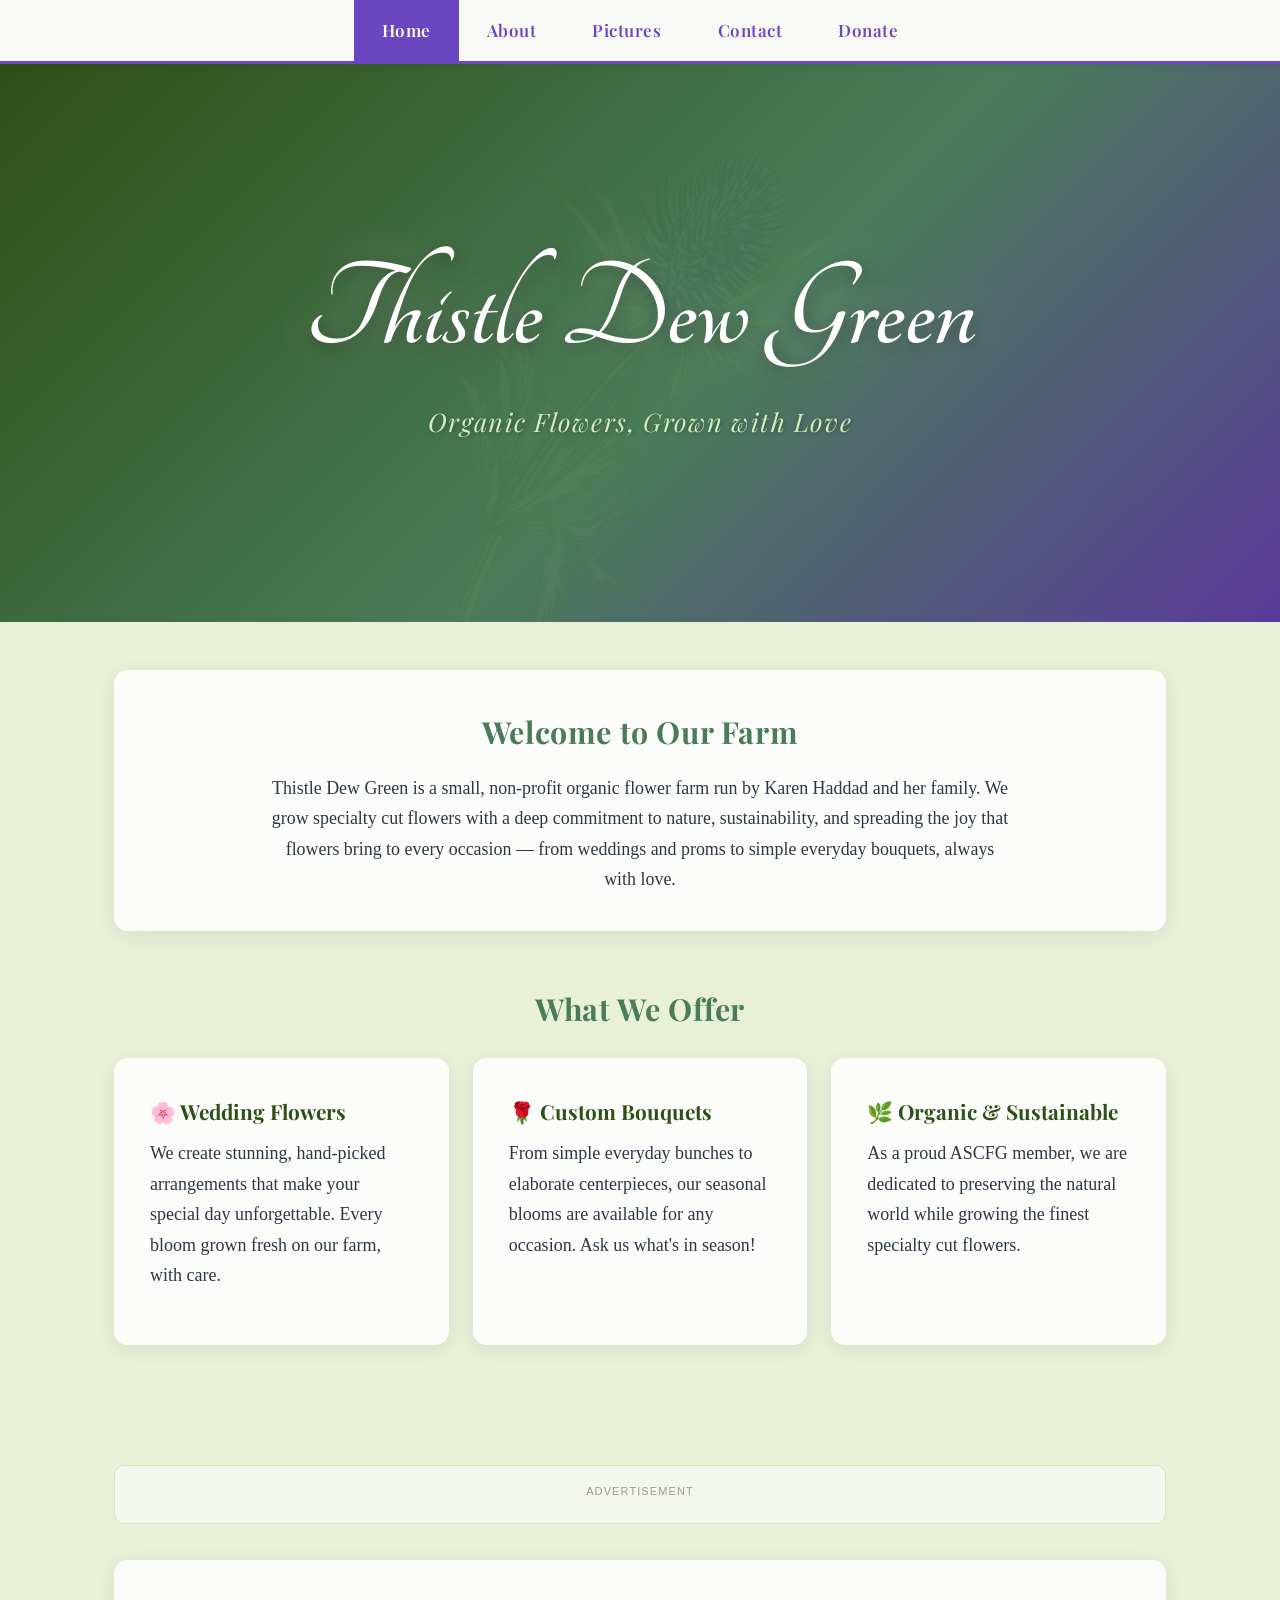
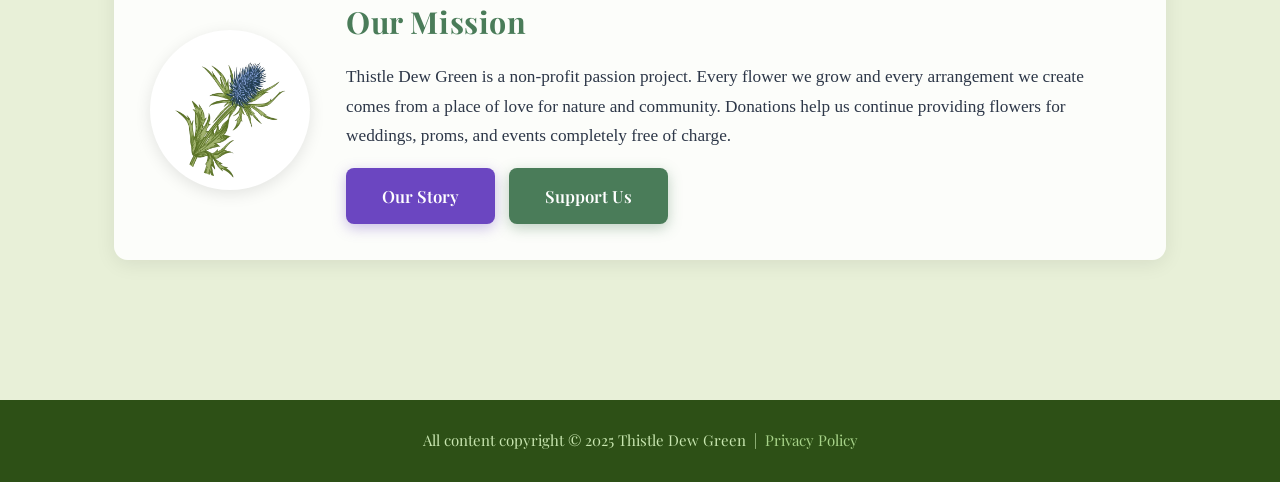
==== index.html @ 86b0e873 "initial" ====
<!DOCTYPE html>
<html lang="en">
<head>
  <meta charset="UTF-8">
  <title>Thistle Dew Green — Organic Cut Flowers</title>
  <meta name="viewport" content="width=device-width, initial-scale=1">
  <meta name="description" content="Thistle Dew Green grows beautiful organic cut flowers for weddings, events, and bouquets in a sustainable, non-profit farm run with love.">
  <meta name="google-adsense-account" content="ca-pub-3852182085462712">
  <link rel="preconnect" href="https://fonts.googleapis.com">
  <link rel="preconnect" href="https://fonts.gstatic.com" crossorigin>
  <link href="https://fonts.googleapis.com/css2?family=Playfair+Display:ital,wght@0,400..900;1,400..900&family=Tangerine:wght@400;700&display=swap" rel="stylesheet">
  <link rel="stylesheet" href="thistledew.css">
  <link rel="icon" type="image/png" href="Flowerlogo-real.png">
  <script async src="https://pagead2.googlesyndication.com/pagead/js/adsbygoogle.js?client=ca-pub-3852182085462712" crossorigin="anonymous"></script>
  <script defer src="app.js"></script>
</head>

<body>
  <nav>
    <ul>
      <li><a href="index.html" class="active">Home</a></li>
      <li><a href="about.html">About</a></li>
      <li><a href="photos.html">Pictures</a></li>
      <li><a href="contacts.html">Contact</a></li>
      <li><a href="donate.html">Donate</a></li>
    </ul>
  </nav>

  <!-- Hero -->
  <div class="hero">
    <div class="hero-content">
      <h1 class="hidden">Thistle Dew Green</h1>
      <p class="subtitle hidden">Organic Flowers, Grown with Love</p>
    </div>
  </div>

  <div class="container">

    <!-- Welcome -->
    <section class="hidden" style="padding: 48px 0 20px;">
      <div class="card" style="text-align:center;">
        <h2>Welcome to Our Farm</h2>
        <p style="font-size:1.12rem; max-width:740px; margin:0 auto;">
          Thistle Dew Green is a small, non-profit organic flower farm run by Karen Haddad and her family.
          We grow specialty cut flowers with a deep commitment to nature, sustainability, and spreading the joy
          that flowers bring to every occasion — from weddings and proms to simple everyday bouquets, always with love.
        </p>
      </div>
    </section>

    <!-- What we offer -->
    <section class="hidden" style="padding:0 0 20px;">
      <h2 style="text-align:center; margin-bottom:24px;">What We Offer</h2>
      <div class="card-grid">
        <div class="card">
          <h3>&#127800; Wedding Flowers</h3>
          <p>We create stunning, hand-picked arrangements that make your special day unforgettable. Every bloom grown fresh on our farm, with care.</p>
        </div>
        <div class="card">
          <h3>&#127801; Custom Bouquets</h3>
          <p>From simple everyday bunches to elaborate centerpieces, our seasonal blooms are available for any occasion. Ask us what's in season!</p>
        </div>
        <div class="card">
          <h3>&#127807; Organic &amp; Sustainable</h3>
          <p>As a proud ASCFG member, we are dedicated to preserving the natural world while growing the finest specialty cut flowers.</p>
        </div>
      </div>
    </section>

    <!-- Ad unit -->
    <div class="ad-section">
      <ins class="adsbygoogle"
           style="display:block"
           data-ad-client="ca-pub-3852182085462712"
           data-ad-slot="2027760862"
           data-ad-format="auto"
           data-full-width-responsive="true"></ins>
      <script>(adsbygoogle = window.adsbygoogle || []).push({});</script>
    </div>

    <!-- Mission / donate CTA -->
    <section class="hidden" style="padding:0 0 48px;">
      <div class="card">
        <div style="display:flex; align-items:center; gap:36px; flex-wrap:wrap;">
          <img src="Flowerlogo-real.png" alt="Thistle Dew Green Logo"
               style="width:160px; height:160px; object-fit:contain; border-radius:50%;
                      background:#fff; padding:12px; box-shadow:0 4px 16px rgba(0,0,0,0.1); flex-shrink:0;">
          <div style="flex:1; min-width:240px;">
            <h2>Our Mission</h2>
            <p style="font-size:1.08rem;">
              Thistle Dew Green is a non-profit passion project. Every flower we grow and every arrangement we create
              comes from a place of love for nature and community. Donations help us continue providing flowers for
              weddings, proms, and events completely free of charge.
            </p>
            <div style="display:flex; gap:14px; flex-wrap:wrap; margin-top:16px;">
              <a href="about.html" class="btn btn-purple">Our Story</a>
              <a href="donate.html" class="btn btn-purple" style="background:#4a7c59; box-shadow:0 4px 14px rgba(74,124,89,0.35);">Support Us</a>
            </div>
          </div>
        </div>
      </div>
    </section>

  </div>

  <footer>
    <p>All content copyright &copy; 2025 Thistle Dew Green &nbsp;|&nbsp; <a href="privacy.html">Privacy Policy</a></p>
  </footer>
</body>
</html>
---- thistledew.css ----
@charset "UTF-8";

@import url('https://fonts.googleapis.com/css2?family=Playfair+Display:ital,wght@0,400..900;1,400..900&family=Tangerine:wght@400;700&display=swap');

*, *::before, *::after {
  box-sizing: border-box;
}

html, body {
  margin: 0;
  padding: 0;
}

body {
  font-family: Georgia, serif;
  font-size: 18px;
  line-height: 1.7;
  background-color: #e8f0d8;
  color: #2d3748;
  min-height: 100vh;
}

/* ── Navigation ── */
nav {
  position: sticky;
  top: 0;
  z-index: 100;
  background-color: #f8f8f5;
  border-bottom: 3px solid #6B46C1;
  box-shadow: 0 2px 8px rgba(0,0,0,0.08);
}

nav ul {
  list-style: none;
  margin: 0;
  padding: 0;
  display: flex;
  justify-content: center;
  flex-wrap: wrap;
}

nav ul li a {
  display: block;
  padding: 16px 28px;
  color: #6B46C1;
  text-decoration: none;
  font-family: 'Playfair Display', Georgia, serif;
  font-size: 17px;
  font-weight: 600;
  letter-spacing: 0.03em;
  transition: background-color 0.2s, color 0.2s;
}

nav ul li a:hover,
nav ul li a.active {
  color: #fff;
  background-color: #6B46C1;
}

/* ── Typography ── */
h1 {
  font-family: 'Tangerine', cursive;
  font-size: 5rem;
  color: #2d5016;
  text-shadow: 2px 2px 6px rgba(0,0,0,0.15);
  margin: 0;
  line-height: 1.1;
}

h2 {
  font-family: 'Playfair Display', Georgia, serif;
  font-size: 1.9rem;
  color: #4a7c59;
  letter-spacing: 0.02em;
  margin: 0 0 0.5em;
}

h3 {
  font-family: 'Playfair Display', Georgia, serif;
  font-size: 1.3rem;
  color: #2d5016;
  margin: 0 0 0.4em;
}

p {
  margin: 0 0 1em;
}

a {
  color: #6B46C1;
  text-decoration: none;
}
a:hover {
  color: #8B5CF6;
  text-decoration: underline;
}

/* ── Layout ── */
.container {
  max-width: 1100px;
  margin: 0 auto;
  padding: 0 24px 60px;
}

/* ── Hero ── */
.hero {
  background: linear-gradient(135deg, #2d5016 0%, #4a7c59 55%, #5a3a9a 100%);
  min-height: 62vh;
  display: flex;
  align-items: center;
  justify-content: center;
  text-align: center;
  padding: 60px 24px;
  position: relative;
  overflow: hidden;
}

.hero::before {
  content: '';
  position: absolute;
  inset: 0;
  background: url('Flowerlogo-real.png') center/contain no-repeat;
  opacity: 0.06;
}

.hero-content {
  position: relative;
  z-index: 1;
}

.hero h1 {
  font-size: 8rem;
  color: #fff;
  text-shadow: 0 0 40px rgba(255,255,255,0.4), 2px 4px 20px rgba(0,0,0,0.5);
  margin-bottom: 16px;
}

.hero .subtitle {
  font-family: 'Playfair Display', Georgia, serif;
  font-size: 1.6rem;
  color: #d4edbc;
  text-shadow: 1px 1px 4px rgba(0,0,0,0.3);
  margin: 0;
  letter-spacing: 0.06em;
  font-style: italic;
  font-weight: 400;
}

/* ── Page header (inner pages) ── */
.page-header {
  text-align: center;
  padding: 48px 24px 28px;
}

.page-header h1 {
  font-size: 5.5rem;
}

/* ── Cards ── */
.card {
  background: rgba(255,255,255,0.88);
  border-radius: 14px;
  padding: 36px;
  box-shadow: 0 4px 20px rgba(0,0,0,0.08);
  margin-bottom: 32px;
}

.card-grid {
  display: grid;
  grid-template-columns: repeat(auto-fit, minmax(270px, 1fr));
  gap: 24px;
  margin-bottom: 32px;
}

/* ── About layout ── */
.about-row {
  display: flex;
  align-items: center;
  gap: 40px;
}

.about-row.reverse {
  flex-direction: row-reverse;
}

.about-row img {
  width: 260px;
  height: 320px;
  object-fit: cover;
  border-radius: 12px;
  box-shadow: 0 6px 20px rgba(0,0,0,0.15);
  flex-shrink: 0;
}

.about-row .about-text {
  flex: 1;
}

.about-row p {
  font-size: 1.1rem;
  line-height: 1.85;
}

/* ── Photo gallery ── */
.photo-grid {
  display: flex;
  flex-wrap: wrap;
  gap: 16px;
  justify-content: center;
  margin-bottom: 8px;
}

.photo-grid img {
  width: 300px;
  height: 230px;
  object-fit: cover;
  border-radius: 10px;
  border: 2px solid rgba(0,0,0,0.08);
  box-shadow: 0 4px 12px rgba(0,0,0,0.14);
  transition: transform 0.3s ease, box-shadow 0.3s ease;
  cursor: pointer;
}

.photo-grid img:hover {
  transform: scale(1.04);
  box-shadow: 0 8px 24px rgba(0,0,0,0.22);
}

.photo-grid img.enlarged {
  transform: scale(1.9);
  z-index: 10;
  position: relative;
  box-shadow: 0 12px 40px rgba(0,0,0,0.4);
}

/* ── Ad sections ── */
.ad-section {
  margin: 36px auto;
  padding: 16px 16px 12px;
  background-color: #f4f7ee;
  border: 1px solid #d5e4be;
  border-radius: 10px;
  text-align: center;
}

.ad-section::before {
  content: "Advertisement";
  display: block;
  font-size: 11px;
  color: #999;
  font-family: Arial, sans-serif;
  letter-spacing: 0.1em;
  text-transform: uppercase;
  margin-bottom: 10px;
}

.adsbygoogle {
  display: block;
}

/* ── Instagram / contact ── */
.section-label {
  font-family: 'Playfair Display', Georgia, serif;
  font-size: 1.8rem;
  font-weight: 700;
  color: #2d5016;
  text-align: center;
  margin: 0 0 16px;
}

/* ── Donate ── */
.donate-venmo-img {
  max-width: 340px;
  margin: 0 auto 28px;
  border-radius: 12px;
  border: 4px solid #6B46C1;
  display: block;
}

.btn {
  display: inline-block;
  padding: 14px 36px;
  border-radius: 8px;
  font-family: 'Playfair Display', Georgia, serif;
  font-size: 1.05rem;
  font-weight: 600;
  text-decoration: none;
  transition: transform 0.15s, box-shadow 0.15s;
}

.btn:hover {
  transform: translateY(-2px);
  text-decoration: none;
}

.btn-purple {
  background: #6B46C1;
  color: #fff;
  box-shadow: 0 4px 14px rgba(107,70,193,0.35);
}

.btn-purple:hover {
  background: #5a36b0;
  color: #fff;
  box-shadow: 0 6px 20px rgba(107,70,193,0.45);
}

.btn-blue {
  background: #0070ba;
  color: #fff;
  box-shadow: 0 4px 14px rgba(0,112,186,0.35);
}

.btn-blue:hover {
  background: #005c99;
  color: #fff;
  box-shadow: 0 6px 20px rgba(0,112,186,0.45);
}

/* ── Footer ── */
footer {
  background-color: #2d5016;
  color: #c8e6b0;
  text-align: center;
  padding: 28px 24px;
  font-size: 15px;
  font-family: 'Playfair Display', Georgia, serif;
}

footer a {
  color: #a8d48a;
}

footer p {
  margin: 0;
}

/* ── Animations ── */
.hidden {
  opacity: 0;
  transform: translateY(28px);
  transition: opacity 1.3s ease, transform 1.3s ease;
}

.show {
  opacity: 1;
  transform: translateY(0);
}

.left-scroll {
  opacity: 0;
  transform: translateX(-60px);
  transition: opacity 1.3s ease, transform 1.3s ease;
}

.showleft {
  opacity: 1;
  transform: translateX(0);
}

/* ── Privacy page ── */
.prose {
  font-size: 1rem;
  line-height: 1.85;
  color: #2d3748;
}

.prose h2 {
  font-size: 1.4rem;
  margin-top: 1.6em;
}

/* ── Responsive ── */
@media (max-width: 900px) {
  .about-row,
  .about-row.reverse {
    flex-direction: column;
  }

  .about-row img {
    width: 100%;
    height: 260px;
  }
}

@media (max-width: 768px) {
  nav ul li a {
    padding: 12px 16px;
    font-size: 15px;
  }

  .hero h1 {
    font-size: 4.5rem;
  }

  .hero .subtitle {
    font-size: 1.15rem;
  }

  .photo-grid img {
    width: 90%;
    height: auto;
    min-height: 200px;
  }

  .card {
    padding: 24px 20px;
  }
}

@media (max-width: 480px) {
  nav ul li a {
    padding: 10px 12px;
    font-size: 14px;
  }

  .hero h1 {
    font-size: 3.2rem;
  }

  .hero .subtitle {
    font-size: 1rem;
  }

  .page-header h1 {
    font-size: 4rem;
  }
}
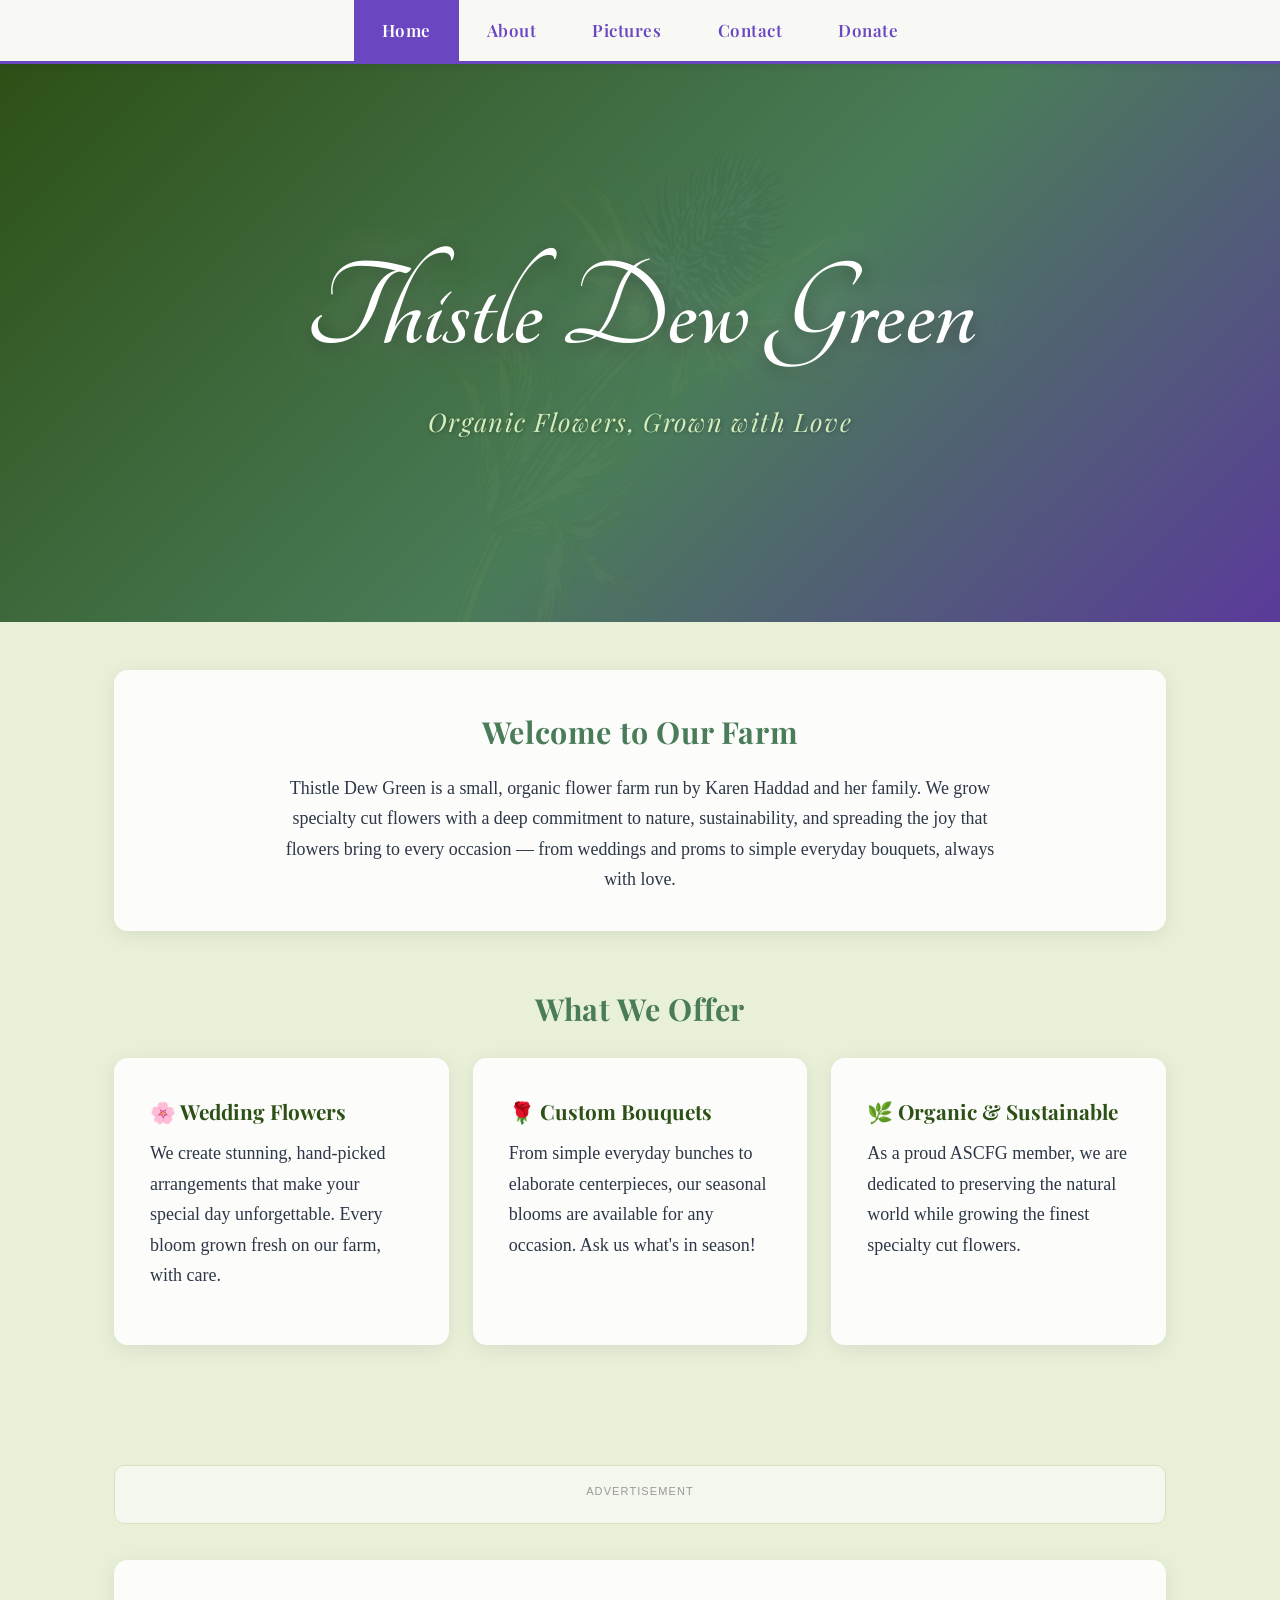
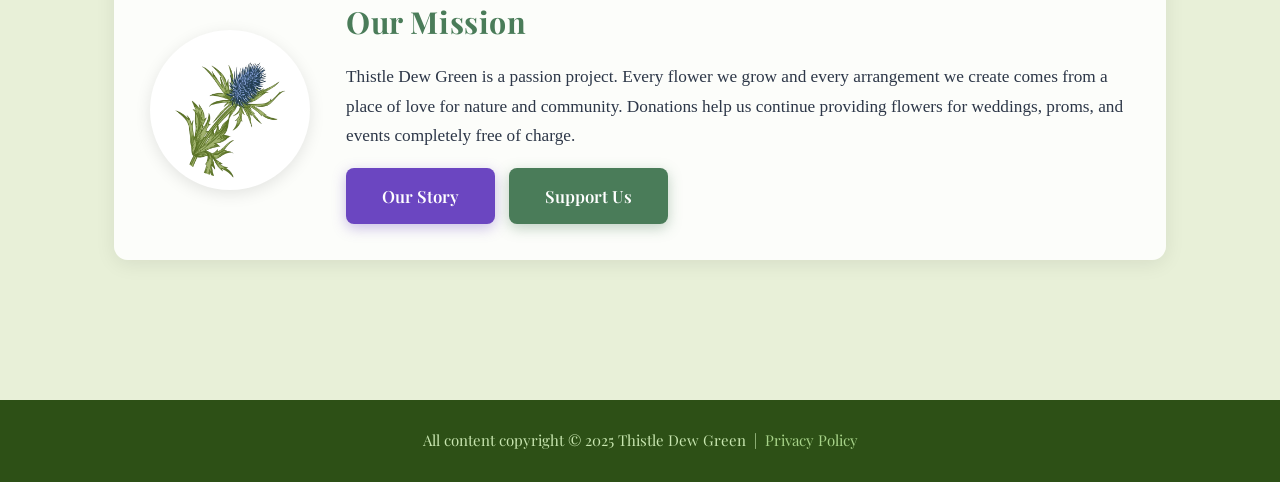
==== commit 567daf22: "Ben" ====
--- a/index.html
+++ b/index.html
@@ -4,7 +4,7 @@
   <meta charset="UTF-8">
   <title>Thistle Dew Green — Organic Cut Flowers</title>
   <meta name="viewport" content="width=device-width, initial-scale=1">
-  <meta name="description" content="Thistle Dew Green grows beautiful organic cut flowers for weddings, events, and bouquets in a sustainable, non-profit farm run with love.">
+  <meta name="description" content="Thistle Dew Green grows beautiful organic cut flowers for weddings, events, and bouquets in a sustainable farm run with love.">
   <meta name="google-adsense-account" content="ca-pub-3852182085462712">
   <link rel="preconnect" href="https://fonts.googleapis.com">
   <link rel="preconnect" href="https://fonts.gstatic.com" crossorigin>
@@ -41,7 +41,7 @@
       <div class="card" style="text-align:center;">
         <h2>Welcome to Our Farm</h2>
         <p style="font-size:1.12rem; max-width:740px; margin:0 auto;">
-          Thistle Dew Green is a small, non-profit organic flower farm run by Karen Haddad and her family.
+          Thistle Dew Green is a small, organic flower farm run by Karen Haddad and her family.
           We grow specialty cut flowers with a deep commitment to nature, sustainability, and spreading the joy
           that flowers bring to every occasion — from weddings and proms to simple everyday bouquets, always with love.
         </p>
@@ -88,7 +88,7 @@
           <div style="flex:1; min-width:240px;">
             <h2>Our Mission</h2>
             <p style="font-size:1.08rem;">
-              Thistle Dew Green is a non-profit passion project. Every flower we grow and every arrangement we create
+              Thistle Dew Green is a passion project. Every flower we grow and every arrangement we create
               comes from a place of love for nature and community. Donations help us continue providing flowers for
               weddings, proms, and events completely free of charge.
             </p>
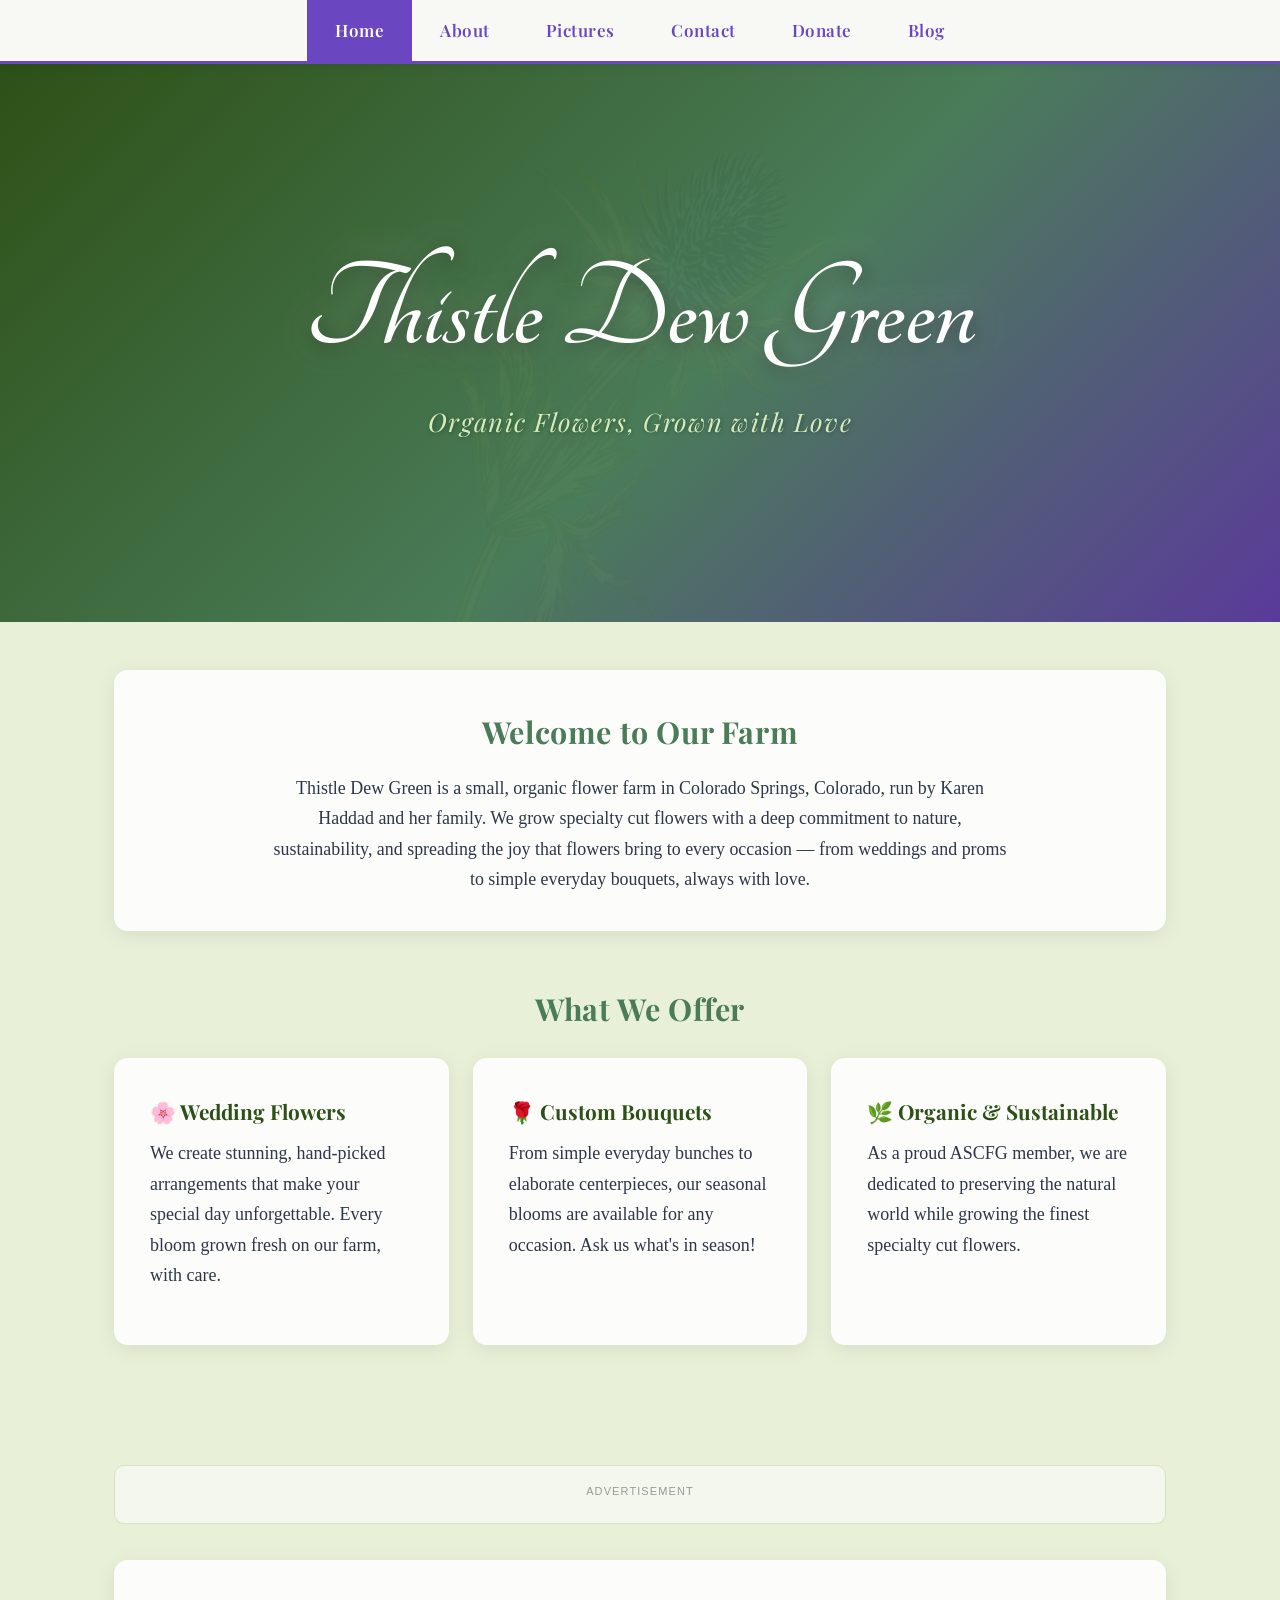
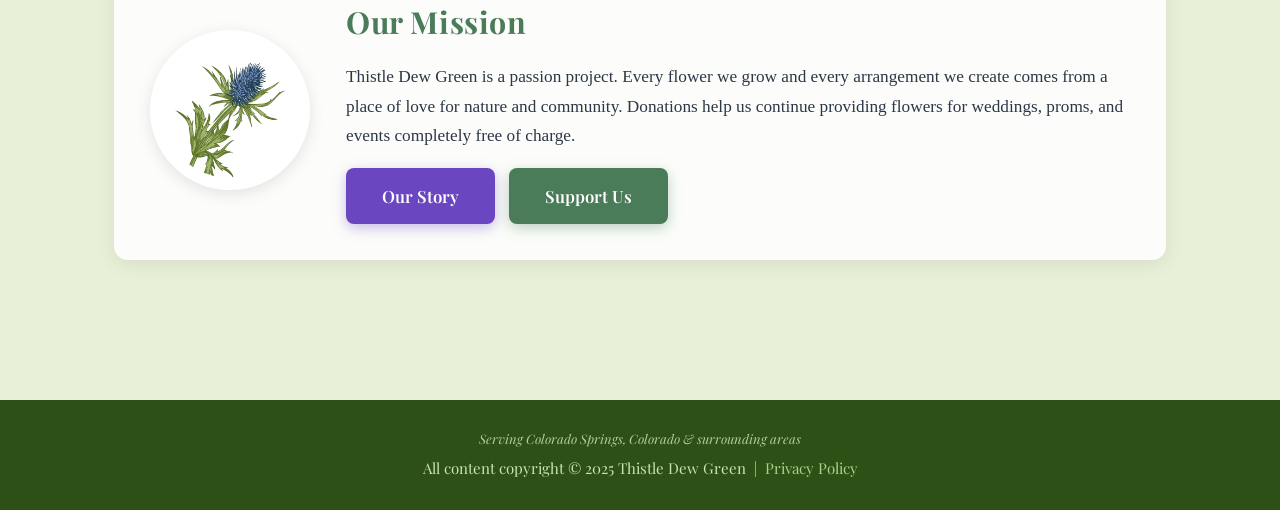
==== commit 30140982: "SEO overhaul: clean URLs, blog nav link, schema, sitemap, image optimization Adds Colorado Springs l" ====
--- a/index.html
+++ b/index.html
@@ -2,9 +2,20 @@
 <html lang="en">
 <head>
   <meta charset="UTF-8">
-  <title>Thistle Dew Green — Organic Cut Flowers</title>
+  <title>Thistle Dew Green — Organic Flowers, Colorado Springs CO</title>
   <meta name="viewport" content="width=device-width, initial-scale=1">
-  <meta name="description" content="Thistle Dew Green grows beautiful organic cut flowers for weddings, events, and bouquets in a sustainable farm run with love.">
+  <meta name="description" content="Thistle Dew Green grows beautiful organic cut flowers in Colorado Springs, Colorado for weddings, events, and bouquets in a sustainable farm run with love.">
+  <link rel="canonical" href="https://thistledewflowers.com/">
+  <meta property="og:type" content="website">
+  <meta property="og:site_name" content="Thistle Dew Green">
+  <meta property="og:title" content="Thistle Dew Green — Organic Flowers, Colorado Springs CO">
+  <meta property="og:description" content="Organic cut flowers grown with love in Colorado Springs, Colorado — weddings, proms, events, and everyday bouquets.">
+  <meta property="og:url" content="https://thistledewflowers.com/">
+  <meta property="og:image" content="https://thistledewflowers.com/Flowerlogo-real.png">
+  <meta name="twitter:card" content="summary_large_image">
+  <meta name="twitter:title" content="Thistle Dew Green — Organic Flowers, Colorado Springs CO">
+  <meta name="twitter:description" content="Organic cut flowers grown with love in Colorado Springs, Colorado — weddings, proms, events, and everyday bouquets.">
+  <meta name="twitter:image" content="https://thistledewflowers.com/Flowerlogo-real.png">
   <meta name="google-adsense-account" content="ca-pub-3852182085462712">
   <link rel="preconnect" href="https://fonts.googleapis.com">
   <link rel="preconnect" href="https://fonts.gstatic.com" crossorigin>
@@ -13,16 +24,45 @@
   <link rel="icon" type="image/png" href="Flowerlogo-real.png">
   <script async src="https://pagead2.googlesyndication.com/pagead/js/adsbygoogle.js?client=ca-pub-3852182085462712" crossorigin="anonymous"></script>
   <script defer src="app.js"></script>
+  <script type="application/ld+json">
+  {
+    "@context": "https://schema.org",
+    "@type": ["LocalBusiness", "Florist"],
+    "name": "Thistle Dew Green",
+    "image": "https://thistledewflowers.com/Flowerlogo-real.png",
+    "logo": "https://thistledewflowers.com/Flowerlogo-real.png",
+    "url": "https://thistledewflowers.com/",
+    "description": "Thistle Dew Green grows beautiful organic cut flowers in Colorado Springs, Colorado for weddings, events, and bouquets in a sustainable farm run with love.",
+    "email": "karen@thistledewflowers.com",
+    "address": {
+      "@type": "PostalAddress",
+      "addressLocality": "Colorado Springs",
+      "addressRegion": "CO",
+      "addressCountry": "US"
+    },
+    "areaServed": {
+      "@type": "City",
+      "name": "Colorado Springs"
+    },
+    "priceRange": "Donation-based",
+    "sameAs": [
+      "https://www.instagram.com/thistledewgreen/",
+      "https://localflowers.org/local_flowers_member/thistle-dew-green/",
+      "https://blog.thistledewflowers.com"
+    ]
+  }
+  </script>
 </head>
 
 <body>
   <nav>
     <ul>
-      <li><a href="index.html" class="active">Home</a></li>
-      <li><a href="about.html">About</a></li>
-      <li><a href="photos.html">Pictures</a></li>
-      <li><a href="contacts.html">Contact</a></li>
-      <li><a href="donate.html">Donate</a></li>
+      <li><a href="/" class="active">Home</a></li>
+      <li><a href="/about">About</a></li>
+      <li><a href="/photos">Pictures</a></li>
+      <li><a href="/contacts">Contact</a></li>
+      <li><a href="/donate">Donate</a></li>
+      <li><a href="https://blog.thistledewflowers.com" target="_blank" rel="noopener noreferrer">Blog</a></li>
     </ul>
   </nav>
 
@@ -41,7 +81,7 @@
       <div class="card" style="text-align:center;">
         <h2>Welcome to Our Farm</h2>
         <p style="font-size:1.12rem; max-width:740px; margin:0 auto;">
-          Thistle Dew Green is a small, organic flower farm run by Karen Haddad and her family.
+          Thistle Dew Green is a small, organic flower farm in Colorado Springs, Colorado, run by Karen Haddad and her family.
           We grow specialty cut flowers with a deep commitment to nature, sustainability, and spreading the joy
           that flowers bring to every occasion — from weddings and proms to simple everyday bouquets, always with love.
         </p>
@@ -93,8 +133,8 @@
               weddings, proms, and events completely free of charge.
             </p>
             <div style="display:flex; gap:14px; flex-wrap:wrap; margin-top:16px;">
-              <a href="about.html" class="btn btn-purple">Our Story</a>
-              <a href="donate.html" class="btn btn-purple" style="background:#4a7c59; box-shadow:0 4px 14px rgba(74,124,89,0.35);">Support Us</a>
+              <a href="/about" class="btn btn-purple">Our Story</a>
+              <a href="/donate" class="btn btn-purple" style="background:#4a7c59; box-shadow:0 4px 14px rgba(74,124,89,0.35);">Support Us</a>
             </div>
           </div>
         </div>
@@ -104,7 +144,8 @@
   </div>
 
   <footer>
-    <p>All content copyright &copy; 2025 Thistle Dew Green &nbsp;|&nbsp; <a href="privacy.html">Privacy Policy</a></p>
+    <p class="footer-location">Serving Colorado Springs, Colorado &amp; surrounding areas</p>
+    <p>All content copyright &copy; 2025 Thistle Dew Green &nbsp;|&nbsp; <a href="/privacy">Privacy Policy</a></p>
   </footer>
 </body>
 </html>
--- a/thistledew.css
+++ b/thistledew.css
@@ -335,6 +335,13 @@
   margin: 0;
 }
 
+.footer-location {
+  font-style: italic;
+  font-size: 13px;
+  margin-bottom: 6px !important;
+  opacity: 0.85;
+}
+
 /* ── Animations ── */
 .hidden {
   opacity: 0;
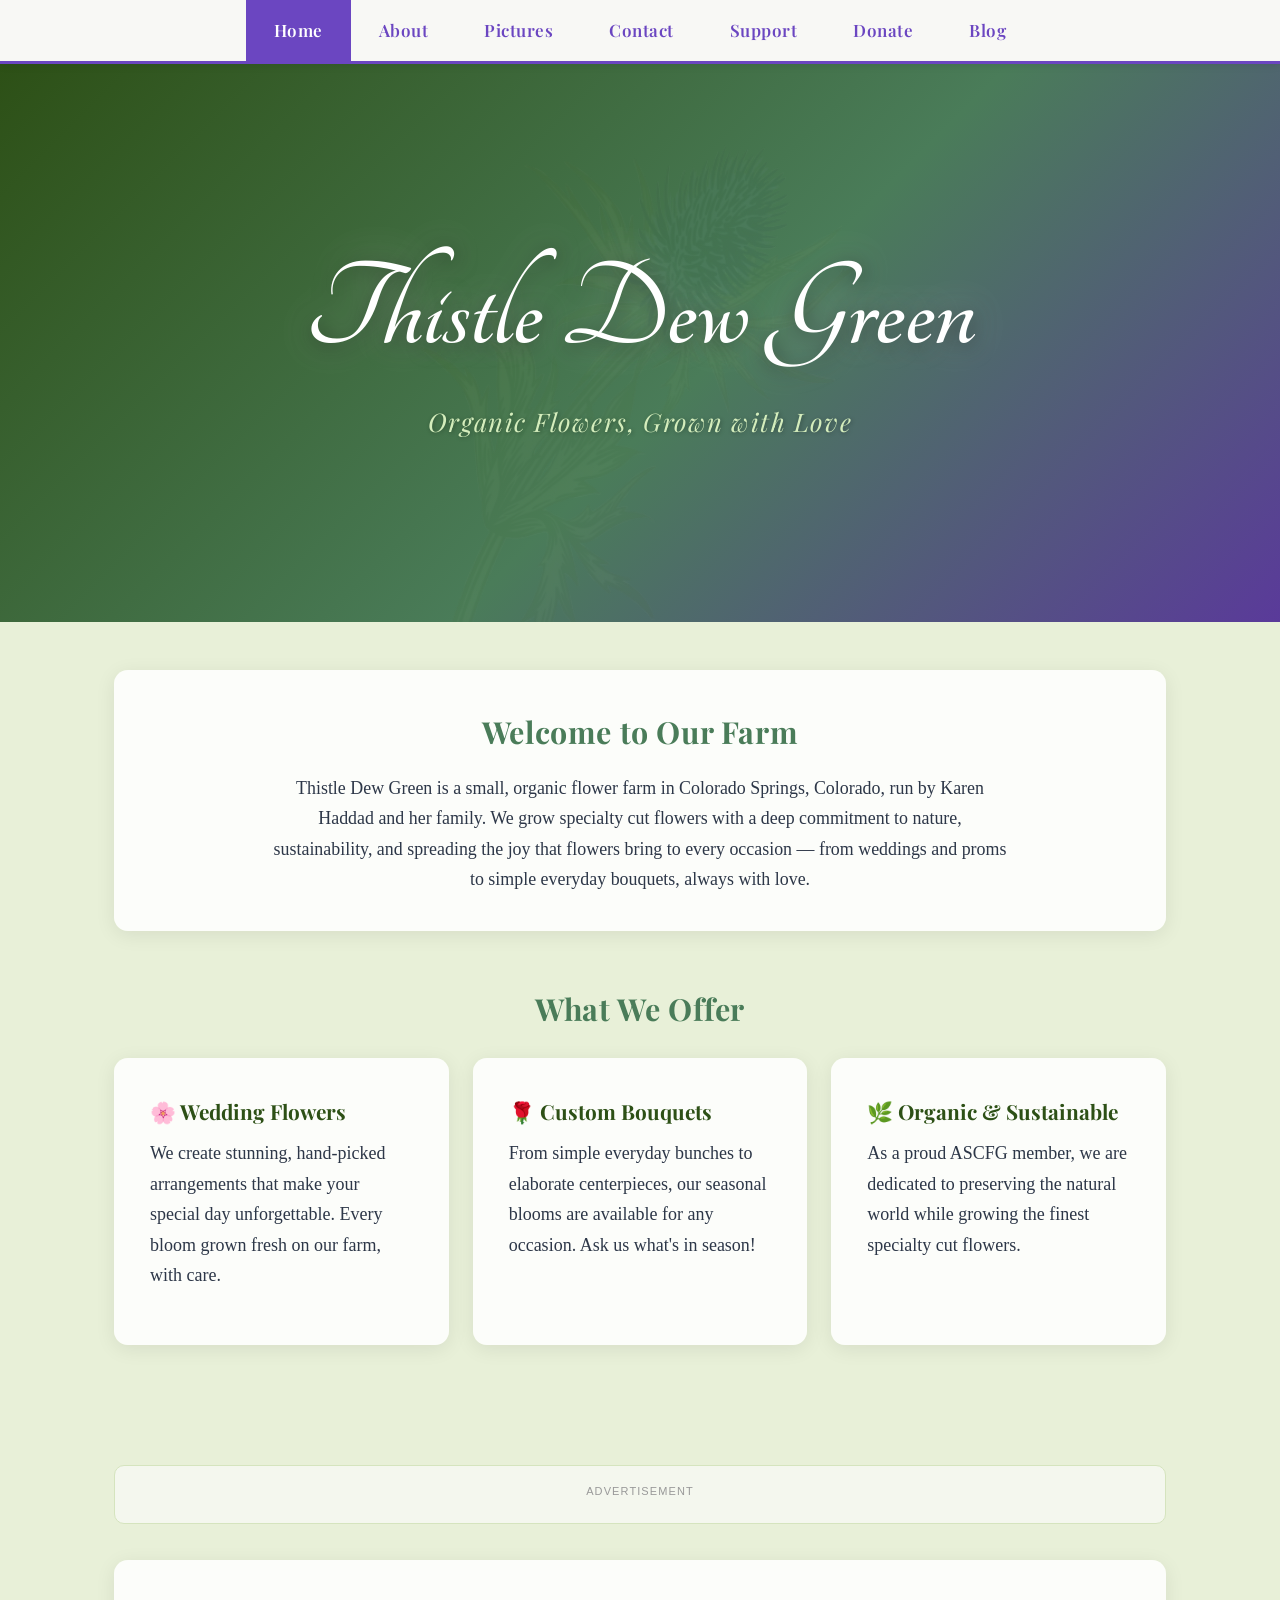
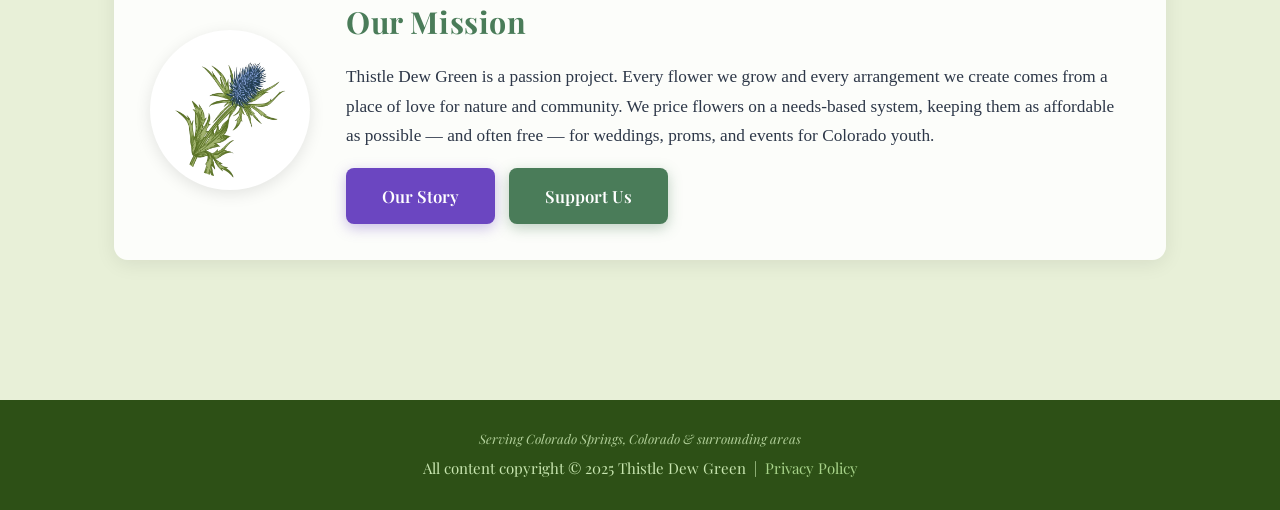
==== commit 5748964f: "Reorganize assets, add Support page, fix AdSense thin-content issues Move CSS/JS/images into css/js/" ====
--- a/index.html
+++ b/index.html
@@ -20,10 +20,10 @@
   <link rel="preconnect" href="https://fonts.googleapis.com">
   <link rel="preconnect" href="https://fonts.gstatic.com" crossorigin>
   <link href="https://fonts.googleapis.com/css2?family=Playfair+Display:ital,wght@0,400..900;1,400..900&family=Tangerine:wght@400;700&display=swap" rel="stylesheet">
-  <link rel="stylesheet" href="thistledew.css">
-  <link rel="icon" type="image/png" href="Flowerlogo-real.png">
+  <link rel="stylesheet" href="css/thistledew.css">
+  <link rel="icon" type="image/png" href="images/Flowerlogo-real.png">
   <script async src="https://pagead2.googlesyndication.com/pagead/js/adsbygoogle.js?client=ca-pub-3852182085462712" crossorigin="anonymous"></script>
-  <script defer src="app.js"></script>
+  <script defer src="js/app.js"></script>
   <script type="application/ld+json">
   {
     "@context": "https://schema.org",
@@ -44,7 +44,7 @@
       "@type": "City",
       "name": "Colorado Springs"
     },
-    "priceRange": "Donation-based",
+    "priceRange": "Needs-based pricing",
     "sameAs": [
       "https://www.instagram.com/thistledewgreen/",
       "https://localflowers.org/local_flowers_member/thistle-dew-green/",
@@ -61,6 +61,7 @@
       <li><a href="/about">About</a></li>
       <li><a href="/photos">Pictures</a></li>
       <li><a href="/contacts">Contact</a></li>
+      <li><a href="/support">Support</a></li>
       <li><a href="/donate">Donate</a></li>
       <li><a href="https://blog.thistledewflowers.com" target="_blank" rel="noopener noreferrer">Blog</a></li>
     </ul>
@@ -122,15 +123,15 @@
     <section class="hidden" style="padding:0 0 48px;">
       <div class="card">
         <div style="display:flex; align-items:center; gap:36px; flex-wrap:wrap;">
-          <img src="Flowerlogo-real.png" alt="Thistle Dew Green Logo"
+          <img src="images/Flowerlogo-real.png" alt="Thistle Dew Green Logo"
                style="width:160px; height:160px; object-fit:contain; border-radius:50%;
                       background:#fff; padding:12px; box-shadow:0 4px 16px rgba(0,0,0,0.1); flex-shrink:0;">
           <div style="flex:1; min-width:240px;">
             <h2>Our Mission</h2>
             <p style="font-size:1.08rem;">
               Thistle Dew Green is a passion project. Every flower we grow and every arrangement we create
-              comes from a place of love for nature and community. Donations help us continue providing flowers for
-              weddings, proms, and events completely free of charge.
+              comes from a place of love for nature and community. We price flowers on a needs-based system,
+              keeping them as affordable as possible — and often free — for weddings, proms, and events for Colorado youth.
             </p>
             <div style="display:flex; gap:14px; flex-wrap:wrap; margin-top:16px;">
               <a href="/about" class="btn btn-purple">Our Story</a>
--- a/css/thistledew.css
+++ b/css/thistledew.css
@@ -0,0 +1,442 @@
+@charset "UTF-8";
+
+@import url('https://fonts.googleapis.com/css2?family=Playfair+Display:ital,wght@0,400..900;1,400..900&family=Tangerine:wght@400;700&display=swap');
+
+*, *::before, *::after {
+  box-sizing: border-box;
+}
+
+html, body {
+  margin: 0;
+  padding: 0;
+}
+
+body {
+  font-family: Georgia, serif;
+  font-size: 18px;
+  line-height: 1.7;
+  background-color: #e8f0d8;
+  color: #2d3748;
+  min-height: 100vh;
+}
+
+/* ── Navigation ── */
+nav {
+  position: sticky;
+  top: 0;
+  z-index: 100;
+  background-color: #f8f8f5;
+  border-bottom: 3px solid #6B46C1;
+  box-shadow: 0 2px 8px rgba(0,0,0,0.08);
+}
+
+nav ul {
+  list-style: none;
+  margin: 0;
+  padding: 0;
+  display: flex;
+  justify-content: center;
+  flex-wrap: wrap;
+}
+
+nav ul li a {
+  display: block;
+  padding: 16px 28px;
+  color: #6B46C1;
+  text-decoration: none;
+  font-family: 'Playfair Display', Georgia, serif;
+  font-size: 17px;
+  font-weight: 600;
+  letter-spacing: 0.03em;
+  transition: background-color 0.2s, color 0.2s;
+}
+
+nav ul li a:hover,
+nav ul li a.active {
+  color: #fff;
+  background-color: #6B46C1;
+}
+
+/* ── Typography ── */
+h1 {
+  font-family: 'Tangerine', cursive;
+  font-size: 5rem;
+  color: #2d5016;
+  text-shadow: 2px 2px 6px rgba(0,0,0,0.15);
+  margin: 0;
+  line-height: 1.1;
+}
+
+h2 {
+  font-family: 'Playfair Display', Georgia, serif;
+  font-size: 1.9rem;
+  color: #4a7c59;
+  letter-spacing: 0.02em;
+  margin: 0 0 0.5em;
+}
+
+h3 {
+  font-family: 'Playfair Display', Georgia, serif;
+  font-size: 1.3rem;
+  color: #2d5016;
+  margin: 0 0 0.4em;
+}
+
+p {
+  margin: 0 0 1em;
+}
+
+a {
+  color: #6B46C1;
+  text-decoration: none;
+}
+a:hover {
+  color: #8B5CF6;
+  text-decoration: underline;
+}
+
+/* ── Layout ── */
+.container {
+  max-width: 1100px;
+  margin: 0 auto;
+  padding: 0 24px 60px;
+}
+
+/* ── Hero ── */
+.hero {
+  background: linear-gradient(135deg, #2d5016 0%, #4a7c59 55%, #5a3a9a 100%);
+  min-height: 62vh;
+  display: flex;
+  align-items: center;
+  justify-content: center;
+  text-align: center;
+  padding: 60px 24px;
+  position: relative;
+  overflow: hidden;
+}
+
+.hero::before {
+  content: '';
+  position: absolute;
+  inset: 0;
+  background: url('../images/Flowerlogo-real.png') center/contain no-repeat;
+  opacity: 0.06;
+}
+
+.hero-content {
+  position: relative;
+  z-index: 1;
+}
+
+.hero h1 {
+  font-size: 8rem;
+  color: #fff;
+  text-shadow: 0 0 40px rgba(255,255,255,0.4), 2px 4px 20px rgba(0,0,0,0.5);
+  margin-bottom: 16px;
+}
+
+.hero .subtitle {
+  font-family: 'Playfair Display', Georgia, serif;
+  font-size: 1.6rem;
+  color: #d4edbc;
+  text-shadow: 1px 1px 4px rgba(0,0,0,0.3);
+  margin: 0;
+  letter-spacing: 0.06em;
+  font-style: italic;
+  font-weight: 400;
+}
+
+/* ── Page header (inner pages) ── */
+.page-header {
+  text-align: center;
+  padding: 48px 24px 28px;
+}
+
+.page-header h1 {
+  font-size: 5.5rem;
+}
+
+/* ── Cards ── */
+.card {
+  background: rgba(255,255,255,0.88);
+  border-radius: 14px;
+  padding: 36px;
+  box-shadow: 0 4px 20px rgba(0,0,0,0.08);
+  margin-bottom: 32px;
+}
+
+.card-grid {
+  display: grid;
+  grid-template-columns: repeat(auto-fit, minmax(270px, 1fr));
+  gap: 24px;
+  margin-bottom: 32px;
+}
+
+/* ── About layout ── */
+.about-row {
+  display: flex;
+  align-items: center;
+  gap: 40px;
+}
+
+.about-row.reverse {
+  flex-direction: row-reverse;
+}
+
+.about-row img {
+  width: 260px;
+  height: 320px;
+  object-fit: cover;
+  border-radius: 12px;
+  box-shadow: 0 6px 20px rgba(0,0,0,0.15);
+  flex-shrink: 0;
+}
+
+.about-row .about-text {
+  flex: 1;
+}
+
+.about-row p {
+  font-size: 1.1rem;
+  line-height: 1.85;
+}
+
+/* ── Photo gallery ── */
+.photo-grid {
+  display: flex;
+  flex-wrap: wrap;
+  gap: 16px;
+  justify-content: center;
+  margin-bottom: 8px;
+}
+
+.photo-grid img {
+  width: 300px;
+  height: 230px;
+  object-fit: cover;
+  border-radius: 10px;
+  border: 2px solid rgba(0,0,0,0.08);
+  box-shadow: 0 4px 12px rgba(0,0,0,0.14);
+  transition: transform 0.3s ease, box-shadow 0.3s ease;
+  cursor: pointer;
+}
+
+.photo-grid img:hover {
+  transform: scale(1.04);
+  box-shadow: 0 8px 24px rgba(0,0,0,0.22);
+}
+
+.photo-grid img.enlarged {
+  transform: scale(1.9);
+  z-index: 10;
+  position: relative;
+  box-shadow: 0 12px 40px rgba(0,0,0,0.4);
+}
+
+/* ── Ad sections ── */
+.ad-section {
+  margin: 36px auto;
+  padding: 16px 16px 12px;
+  background-color: #f4f7ee;
+  border: 1px solid #d5e4be;
+  border-radius: 10px;
+  text-align: center;
+}
+
+.ad-section::before {
+  content: "Advertisement";
+  display: block;
+  font-size: 11px;
+  color: #999;
+  font-family: Arial, sans-serif;
+  letter-spacing: 0.1em;
+  text-transform: uppercase;
+  margin-bottom: 10px;
+}
+
+.adsbygoogle {
+  display: block;
+}
+
+/* ── Instagram / contact ── */
+.section-label {
+  font-family: 'Playfair Display', Georgia, serif;
+  font-size: 1.8rem;
+  font-weight: 700;
+  color: #2d5016;
+  text-align: center;
+  margin: 0 0 16px;
+}
+
+.instagram-grid {
+  display: flex;
+  flex-wrap: wrap;
+  justify-content: center;
+  gap: 24px;
+}
+
+/* ── Donate ── */
+.donate-venmo-img {
+  max-width: 340px;
+  margin: 0 auto 28px;
+  border-radius: 12px;
+  border: 4px solid #6B46C1;
+  display: block;
+}
+
+.btn {
+  display: inline-block;
+  padding: 14px 36px;
+  border-radius: 8px;
+  font-family: 'Playfair Display', Georgia, serif;
+  font-size: 1.05rem;
+  font-weight: 600;
+  text-decoration: none;
+  transition: transform 0.15s, box-shadow 0.15s;
+}
+
+.btn:hover {
+  transform: translateY(-2px);
+  text-decoration: none;
+}
+
+.btn-purple {
+  background: #6B46C1;
+  color: #fff;
+  box-shadow: 0 4px 14px rgba(107,70,193,0.35);
+}
+
+.btn-purple:hover {
+  background: #5a36b0;
+  color: #fff;
+  box-shadow: 0 6px 20px rgba(107,70,193,0.45);
+}
+
+.btn-blue {
+  background: #0070ba;
+  color: #fff;
+  box-shadow: 0 4px 14px rgba(0,112,186,0.35);
+}
+
+.btn-blue:hover {
+  background: #005c99;
+  color: #fff;
+  box-shadow: 0 6px 20px rgba(0,112,186,0.45);
+}
+
+/* ── Footer ── */
+footer {
+  background-color: #2d5016;
+  color: #c8e6b0;
+  text-align: center;
+  padding: 28px 24px;
+  font-size: 15px;
+  font-family: 'Playfair Display', Georgia, serif;
+}
+
+footer a {
+  color: #a8d48a;
+}
+
+footer p {
+  margin: 0;
+}
+
+.footer-location {
+  font-style: italic;
+  font-size: 13px;
+  margin-bottom: 6px !important;
+  opacity: 0.85;
+}
+
+/* ── Animations ── */
+.hidden {
+  opacity: 0;
+  transform: translateY(28px);
+  transition: opacity 1.3s ease, transform 1.3s ease;
+}
+
+.show {
+  opacity: 1;
+  transform: translateY(0);
+}
+
+.left-scroll {
+  opacity: 0;
+  transform: translateX(-60px);
+  transition: opacity 1.3s ease, transform 1.3s ease;
+}
+
+.showleft {
+  opacity: 1;
+  transform: translateX(0);
+}
+
+/* ── Privacy page ── */
+.prose {
+  font-size: 1rem;
+  line-height: 1.85;
+  color: #2d3748;
+}
+
+.prose h2 {
+  font-size: 1.4rem;
+  margin-top: 1.6em;
+}
+
+/* ── Responsive ── */
+@media (max-width: 900px) {
+  .about-row,
+  .about-row.reverse {
+    flex-direction: column;
+  }
+
+  .about-row img {
+    width: 100%;
+    height: 260px;
+  }
+}
+
+@media (max-width: 768px) {
+  nav ul li a {
+    padding: 12px 16px;
+    font-size: 15px;
+  }
+
+  .hero h1 {
+    font-size: 4.5rem;
+  }
+
+  .hero .subtitle {
+    font-size: 1.15rem;
+  }
+
+  .photo-grid img {
+    width: 90%;
+    height: auto;
+    min-height: 200px;
+  }
+
+  .card {
+    padding: 24px 20px;
+  }
+}
+
+@media (max-width: 480px) {
+  nav ul li a {
+    padding: 10px 12px;
+    font-size: 14px;
+  }
+
+  .hero h1 {
+    font-size: 3.2rem;
+  }
+
+  .hero .subtitle {
+    font-size: 1rem;
+  }
+
+  .page-header h1 {
+    font-size: 4rem;
+  }
+}
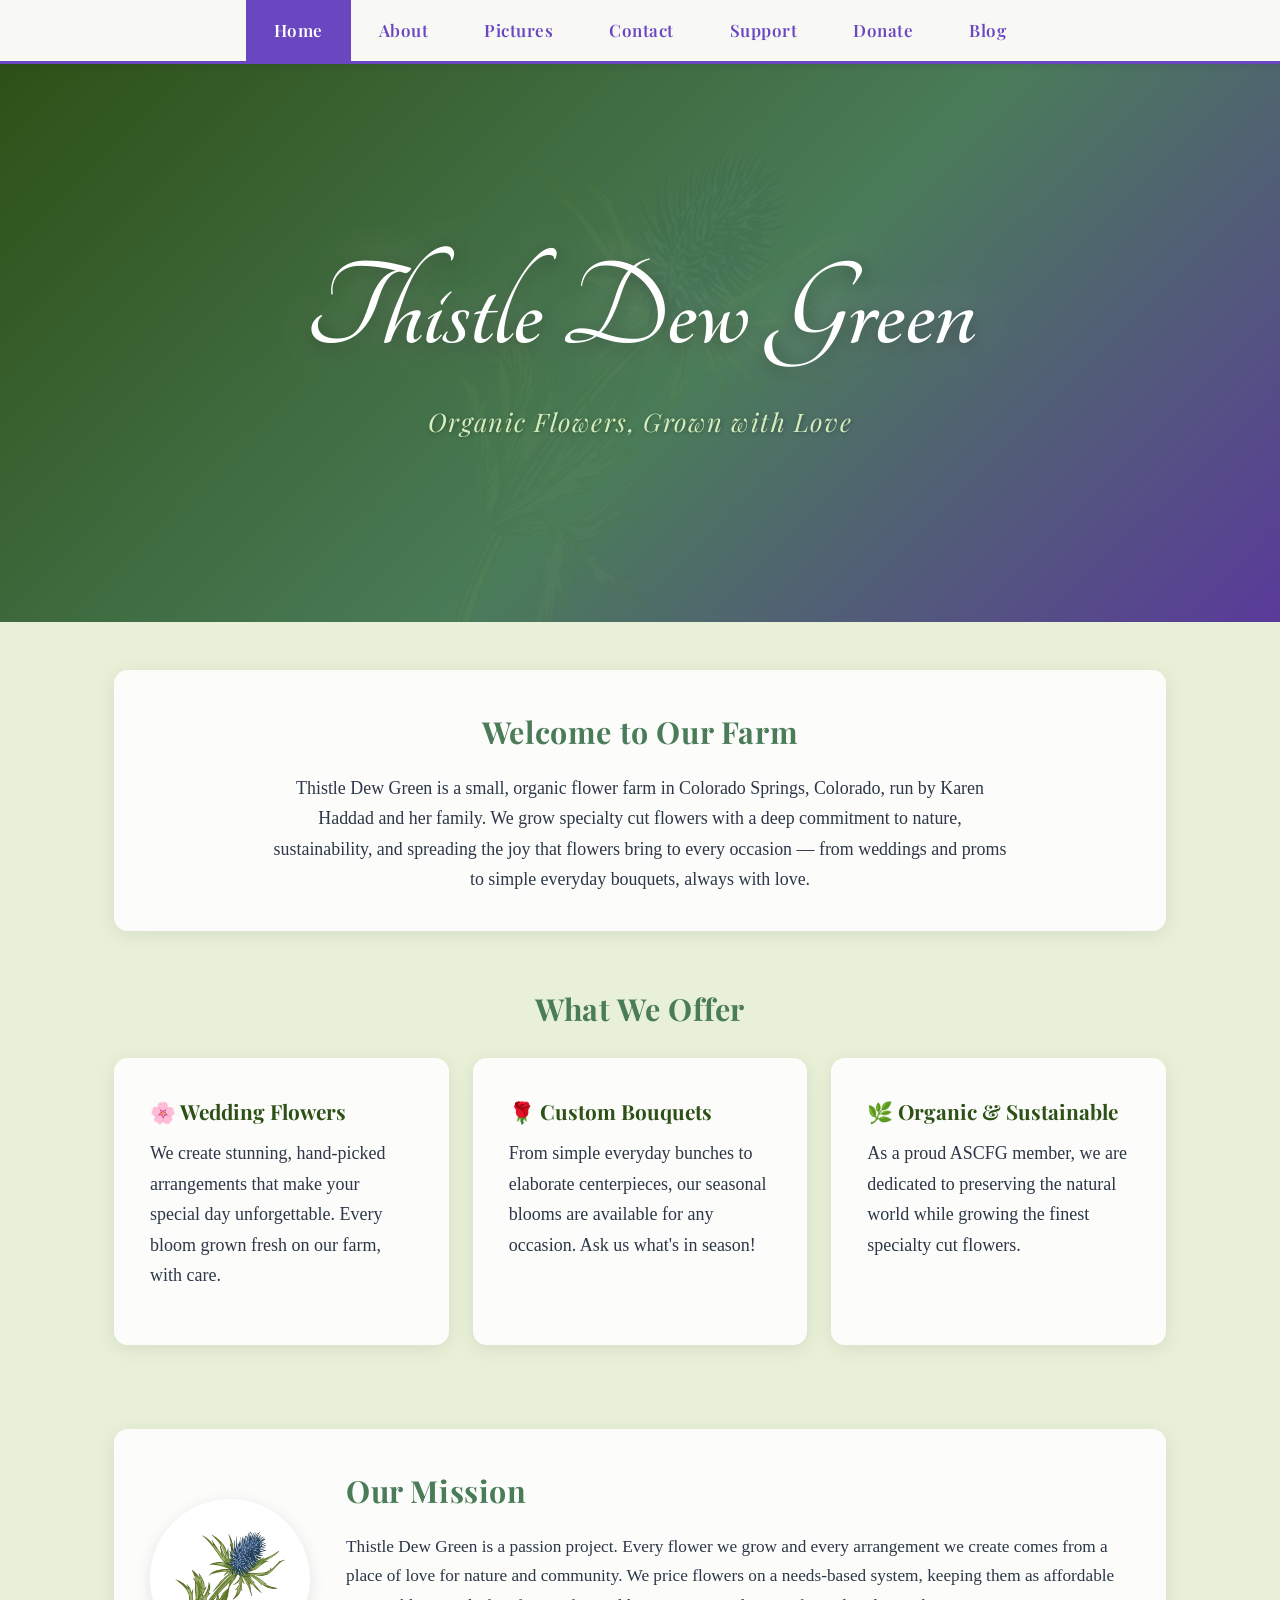
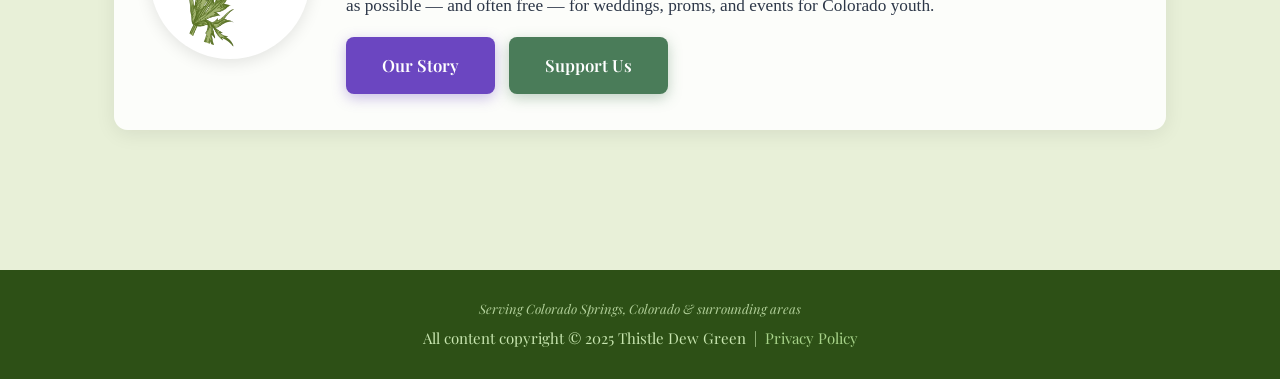
==== commit 8e461866: "Replace Google AdSense with Adcash ad network Swaps the AdSense adsbygoogle script/meta tags and man" ====
--- a/index.html
+++ b/index.html
@@ -16,13 +16,17 @@
   <meta name="twitter:title" content="Thistle Dew Green — Organic Flowers, Colorado Springs CO">
   <meta name="twitter:description" content="Organic cut flowers grown with love in Colorado Springs, Colorado — weddings, proms, events, and everyday bouquets.">
   <meta name="twitter:image" content="https://thistledewflowers.com/Flowerlogo-real.png">
-  <meta name="google-adsense-account" content="ca-pub-3852182085462712">
   <link rel="preconnect" href="https://fonts.googleapis.com">
   <link rel="preconnect" href="https://fonts.gstatic.com" crossorigin>
   <link href="https://fonts.googleapis.com/css2?family=Playfair+Display:ital,wght@0,400..900;1,400..900&family=Tangerine:wght@400;700&display=swap" rel="stylesheet">
   <link rel="stylesheet" href="css/thistledew.css">
   <link rel="icon" type="image/png" href="images/Flowerlogo-real.png">
-  <script async src="https://pagead2.googlesyndication.com/pagead/js/adsbygoogle.js?client=ca-pub-3852182085462712" crossorigin="anonymous"></script>
+  <script type="text/javascript" src="//acscdn.com/script/aclib.js"></script>
+  <script type="text/javascript">
+      aclib.runAutoTag({
+          zoneId: 'o96niwzxs1',
+      });
+  </script>
   <script defer src="js/app.js"></script>
   <script type="application/ld+json">
   {
@@ -108,17 +112,6 @@
       </div>
     </section>
 
-    <!-- Ad unit -->
-    <div class="ad-section">
-      <ins class="adsbygoogle"
-           style="display:block"
-           data-ad-client="ca-pub-3852182085462712"
-           data-ad-slot="2027760862"
-           data-ad-format="auto"
-           data-full-width-responsive="true"></ins>
-      <script>(adsbygoogle = window.adsbygoogle || []).push({});</script>
-    </div>
-
     <!-- Mission / donate CTA -->
     <section class="hidden" style="padding:0 0 48px;">
       <div class="card">
--- a/css/thistledew.css
+++ b/css/thistledew.css
@@ -233,31 +233,6 @@
   box-shadow: 0 12px 40px rgba(0,0,0,0.4);
 }
 
-/* ── Ad sections ── */
-.ad-section {
-  margin: 36px auto;
-  padding: 16px 16px 12px;
-  background-color: #f4f7ee;
-  border: 1px solid #d5e4be;
-  border-radius: 10px;
-  text-align: center;
-}
-
-.ad-section::before {
-  content: "Advertisement";
-  display: block;
-  font-size: 11px;
-  color: #999;
-  font-family: Arial, sans-serif;
-  letter-spacing: 0.1em;
-  text-transform: uppercase;
-  margin-bottom: 10px;
-}
-
-.adsbygoogle {
-  display: block;
-}
-
 /* ── Instagram / contact ── */
 .section-label {
   font-family: 'Playfair Display', Georgia, serif;
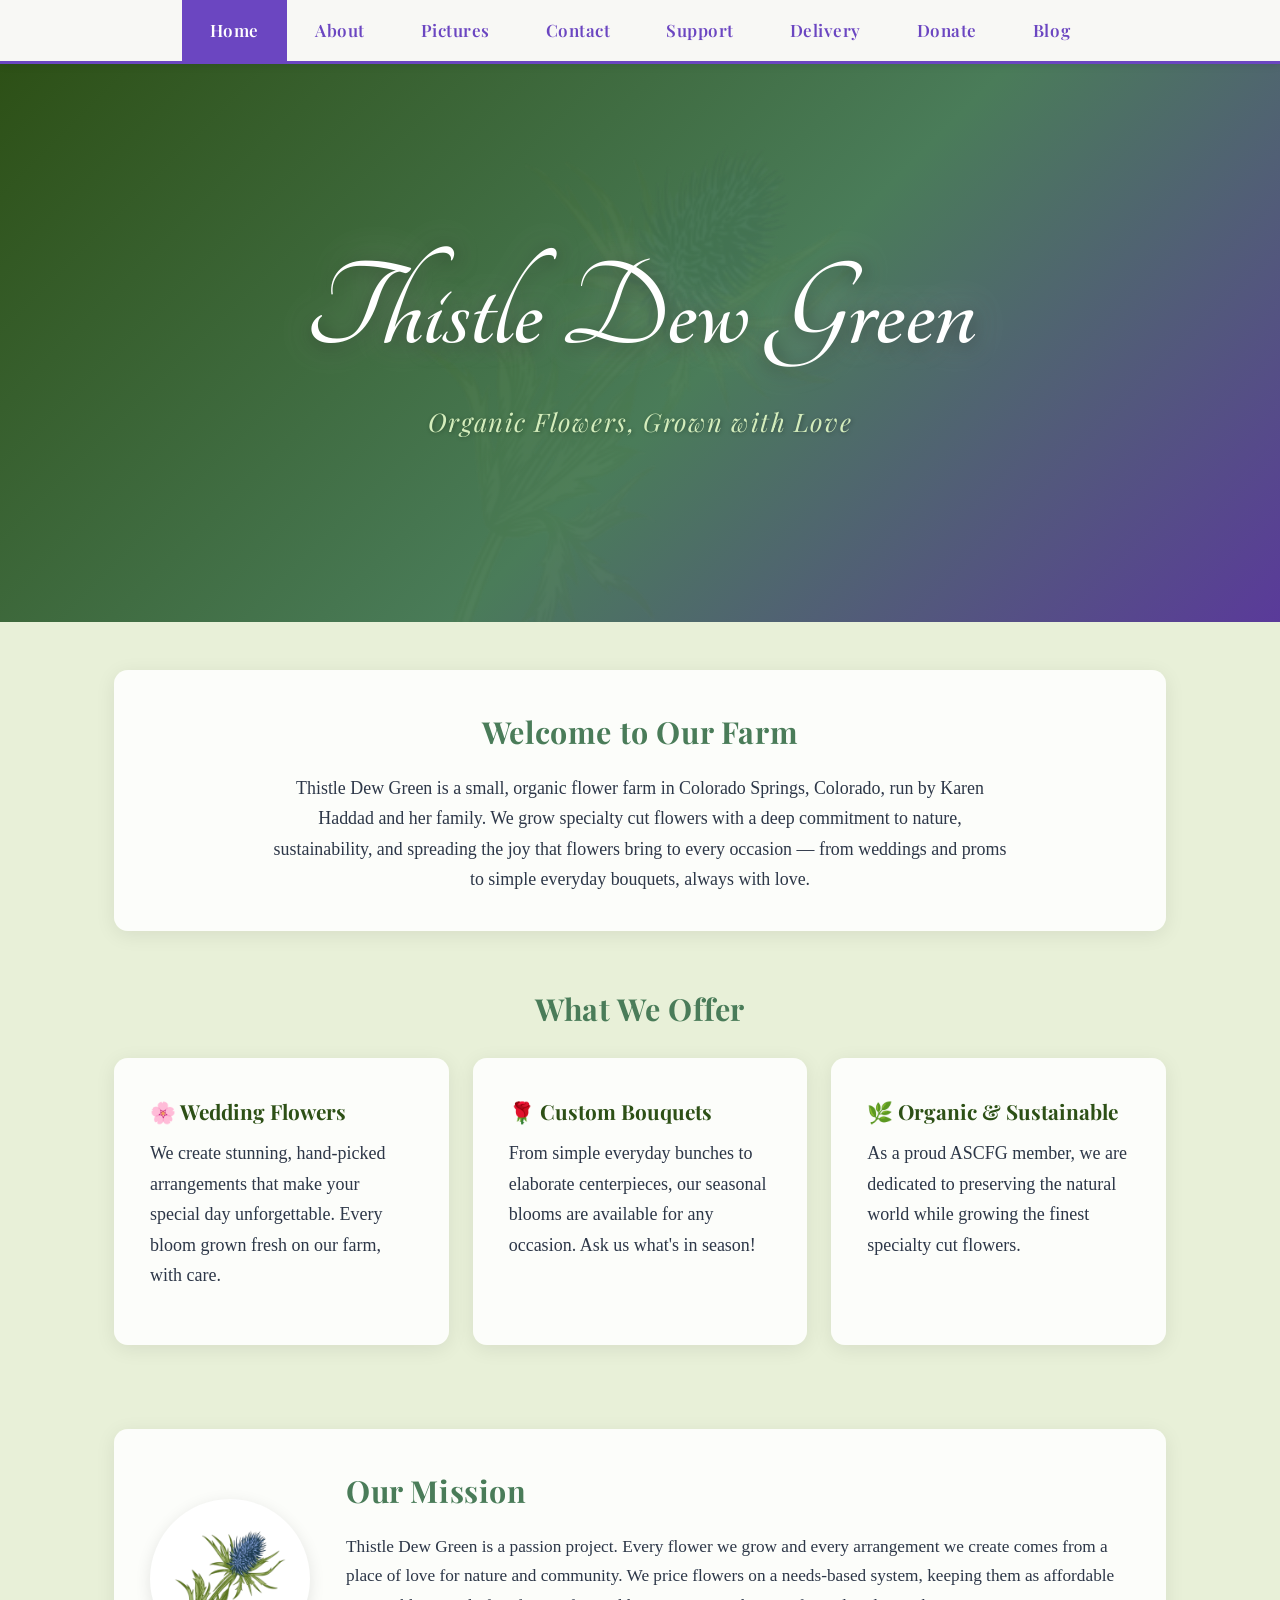
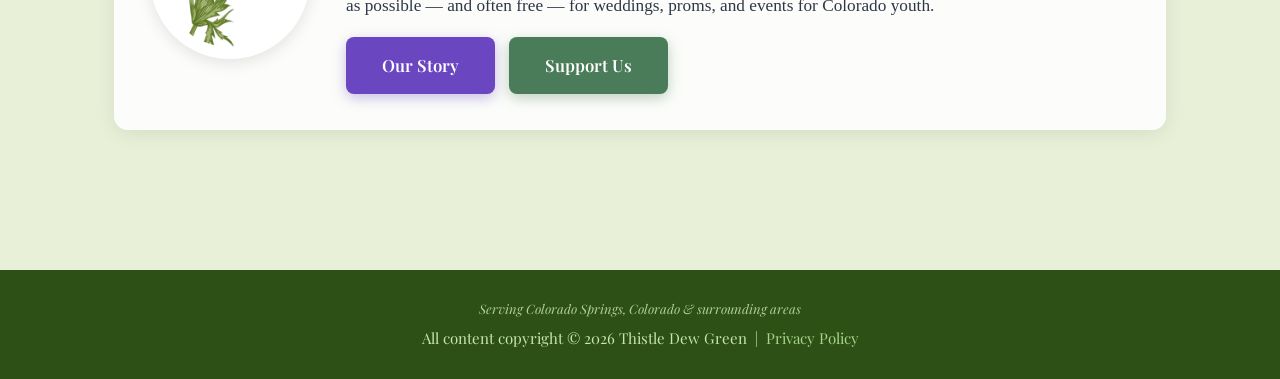
==== commit 5d6f2491: "Add flower delivery page and fix mobile performance issues Adds a Colorado Springs-only delivery pag" ====
--- a/index.html
+++ b/index.html
@@ -11,21 +11,21 @@
   <meta property="og:title" content="Thistle Dew Green — Organic Flowers, Colorado Springs CO">
   <meta property="og:description" content="Organic cut flowers grown with love in Colorado Springs, Colorado — weddings, proms, events, and everyday bouquets.">
   <meta property="og:url" content="https://thistledewflowers.com/">
-  <meta property="og:image" content="https://thistledewflowers.com/Flowerlogo-real.png">
+  <meta property="og:image" content="https://thistledewflowers.com/images/Flowerlogo-real.png">
   <meta name="twitter:card" content="summary_large_image">
   <meta name="twitter:title" content="Thistle Dew Green — Organic Flowers, Colorado Springs CO">
   <meta name="twitter:description" content="Organic cut flowers grown with love in Colorado Springs, Colorado — weddings, proms, events, and everyday bouquets.">
-  <meta name="twitter:image" content="https://thistledewflowers.com/Flowerlogo-real.png">
+  <meta name="twitter:image" content="https://thistledewflowers.com/images/Flowerlogo-real.png">
   <link rel="preconnect" href="https://fonts.googleapis.com">
   <link rel="preconnect" href="https://fonts.gstatic.com" crossorigin>
-  <link href="https://fonts.googleapis.com/css2?family=Playfair+Display:ital,wght@0,400..900;1,400..900&family=Tangerine:wght@400;700&display=swap" rel="stylesheet">
+  <link rel="preload" as="style" href="https://fonts.googleapis.com/css2?family=Playfair+Display:ital,wght@0,400..900;1,400..900&family=Tangerine:wght@400;700&display=swap" onload="this.onload=null;this.rel='stylesheet'">
+  <noscript><link rel="stylesheet" href="https://fonts.googleapis.com/css2?family=Playfair+Display:ital,wght@0,400..900;1,400..900&family=Tangerine:wght@400;700&display=swap"></noscript>
   <link rel="stylesheet" href="css/thistledew.css">
-  <link rel="icon" type="image/png" href="images/Flowerlogo-real.png">
-  <script type="text/javascript" src="//acscdn.com/script/aclib.js"></script>
-  <script type="text/javascript">
-      aclib.runAutoTag({
-          zoneId: 'o96niwzxs1',
-      });
+  <link rel="icon" type="image/png" href="images/favicon-64.png">
+  <script>
+    if ('serviceWorker' in navigator) {
+      navigator.serviceWorker.register('/sw.js');
+    }
   </script>
   <script defer src="js/app.js"></script>
   <script type="application/ld+json">
@@ -33,8 +33,8 @@
     "@context": "https://schema.org",
     "@type": ["LocalBusiness", "Florist"],
     "name": "Thistle Dew Green",
-    "image": "https://thistledewflowers.com/Flowerlogo-real.png",
-    "logo": "https://thistledewflowers.com/Flowerlogo-real.png",
+    "image": "https://thistledewflowers.com/images/Flowerlogo-real.png",
+    "logo": "https://thistledewflowers.com/images/Flowerlogo-real.png",
     "url": "https://thistledewflowers.com/",
     "description": "Thistle Dew Green grows beautiful organic cut flowers in Colorado Springs, Colorado for weddings, events, and bouquets in a sustainable farm run with love.",
     "email": "karen@thistledewflowers.com",
@@ -66,6 +66,7 @@
       <li><a href="/photos">Pictures</a></li>
       <li><a href="/contacts">Contact</a></li>
       <li><a href="/support">Support</a></li>
+      <li><a href="/delivery">Delivery</a></li>
       <li><a href="/donate">Donate</a></li>
       <li><a href="https://blog.thistledewflowers.com" target="_blank" rel="noopener noreferrer">Blog</a></li>
     </ul>
@@ -116,7 +117,7 @@
     <section class="hidden" style="padding:0 0 48px;">
       <div class="card">
         <div style="display:flex; align-items:center; gap:36px; flex-wrap:wrap;">
-          <img src="images/Flowerlogo-real.png" alt="Thistle Dew Green Logo"
+          <img src="images/Flowerlogo-320.png" alt="Thistle Dew Green Logo" width="160" height="160" loading="lazy"
                style="width:160px; height:160px; object-fit:contain; border-radius:50%;
                       background:#fff; padding:12px; box-shadow:0 4px 16px rgba(0,0,0,0.1); flex-shrink:0;">
           <div style="flex:1; min-width:240px;">
@@ -139,7 +140,13 @@
 
   <footer>
     <p class="footer-location">Serving Colorado Springs, Colorado &amp; surrounding areas</p>
-    <p>All content copyright &copy; 2025 Thistle Dew Green &nbsp;|&nbsp; <a href="/privacy">Privacy Policy</a></p>
+    <p>All content copyright &copy; 2026 Thistle Dew Green &nbsp;|&nbsp; <a href="/privacy">Privacy Policy</a></p>
   </footer>
+  <script type="text/javascript" src="//acscdn.com/script/aclib.js"></script>
+  <script type="text/javascript">
+      aclib.runAutoTag({
+          zoneId: 'o96niwzxs1',
+      });
+  </script>
 </body>
 </html>
--- a/css/thistledew.css
+++ b/css/thistledew.css
@@ -1,6 +1,4 @@
 @charset "UTF-8";
-
-@import url('https://fonts.googleapis.com/css2?family=Playfair+Display:ital,wght@0,400..900;1,400..900&family=Tangerine:wght@400;700&display=swap');
 
 *, *::before, *::after {
   box-sizing: border-box;
@@ -119,7 +117,7 @@
   content: '';
   position: absolute;
   inset: 0;
-  background: url('../images/Flowerlogo-real.png') center/contain no-repeat;
+  background: url('../images/Flowerlogo-320.png') center/contain no-repeat;
   opacity: 0.06;
 }
 
